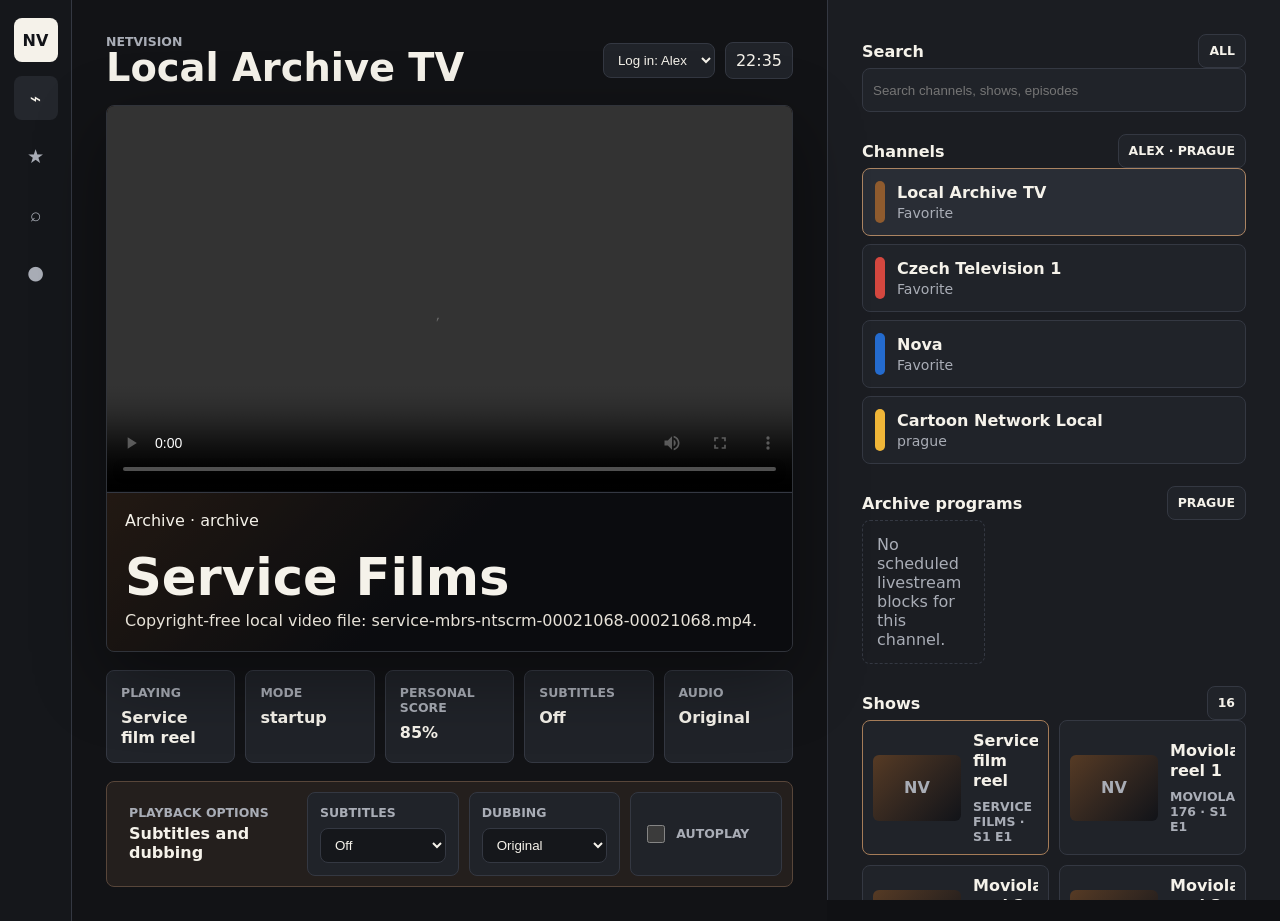
==== tv-prototype/index.html @ 9a20ea4a "Add files via upload" ====
<!doctype html>
<html lang="en">
  <head>
    <meta charset="utf-8">
    <meta name="viewport" content="width=device-width, initial-scale=1">
    <title>NetVision Prototype</title>
    <link rel="stylesheet" href="styles.css?v=20260609-subtitles">
  </head>
  <body>
    <main class="app-shell">
      <aside class="rail" aria-label="NetVision navigation">
        <div class="brand-mark">NV</div>
        <button class="rail-button is-active" type="button" title="Channel surfing" aria-label="Channel surfing">⌁</button>
        <button class="rail-button" type="button" title="Favorites" aria-label="Favorites">★</button>
        <button class="rail-button" type="button" title="Discovery" aria-label="Discovery">⌕</button>
        <button class="rail-button" type="button" title="Profile" aria-label="Profile">●</button>
      </aside>

      <section class="player-panel" aria-label="Player">
        <div class="topbar">
          <div>
            <p class="eyebrow">NetVision</p>
            <h1 id="screenTitle">Channel Surfing</h1>
          </div>
          <div class="top-actions">
            <select id="loginSelect" aria-label="Log in"></select>
            <time id="clock">--:--</time>
          </div>
        </div>

        <div class="screen" id="screen">
          <video id="videoPlayer" controls playsinline></video>
          <div class="screen-copy">
            <p class="channel-kicker" id="channelKicker">Loading</p>
            <h2 id="programTitle">NetVision</h2>
            <p id="programDescription">Loading media...</p>
          </div>
        </div>

        <div class="player-meta">
          <div>
            <p class="label">Playing</p>
            <strong id="episodeTitle">--</strong>
          </div>
          <div>
            <p class="label">Mode</p>
            <strong id="playMode">--</strong>
          </div>
          <div>
            <p class="label">Personal score</p>
            <strong id="matchScore">--</strong>
          </div>
          <div>
            <p class="label">Subtitles</p>
            <strong id="subtitleStatus">Off</strong>
          </div>
          <div>
            <p class="label">Audio</p>
            <strong id="audioStatus">Original</strong>
          </div>
        </div>

        <div class="control-strip" aria-label="Player options">
          <div class="control-title">
            <p class="eyebrow">Playback options</p>
            <strong>Subtitles and dubbing</strong>
          </div>
          <label>
            Subtitles
            <select id="subtitleSelect">
              <option value="off">Off</option>
              <option value="en">English</option>
              <option value="cs">Czech</option>
            </select>
          </label>
          <label>
            Dubbing
            <select id="audioSelect">
              <option value="original">Original</option>
              <option value="cz-dub">Czech dub</option>
            </select>
          </label>
          <label class="checkbox-label">
            <input id="autoplayToggle" type="checkbox">
            Autoplay
          </label>
        </div>
      </section>

      <section class="browser-panel" aria-label="Channels and programs">
        <section>
          <div class="section-heading">
            <h2>Search</h2>
            <span id="searchCount">all</span>
          </div>
          <input id="searchInput" class="search-input" type="search" placeholder="Search channels, shows, episodes">
        </section>

        <section>
          <div class="section-heading">
            <h2>Channels</h2>
            <span id="userBadge">Alex</span>
          </div>
          <div class="channel-list" id="channelList"></div>
        </section>

        <section class="live-section">
          <div class="section-heading">
            <h2 id="channelTitle">Programs</h2>
            <span id="regionStatus">--</span>
          </div>
          <div class="live-list" id="liveList"></div>
        </section>

        <section>
          <div class="section-heading">
            <h2>Shows</h2>
            <span id="showCount">0</span>
          </div>
          <div class="show-grid" id="showGrid"></div>
        </section>

        <section>
          <div class="section-heading">
            <h2>For you</h2>
            <span>personalized</span>
          </div>
          <div class="recommendation-list" id="recommendationList"></div>
        </section>
      </section>
    </main>

    <script src="data/db.js?v=20260609-subtitles"></script>
    <script src="app.js?v=20260609-subtitles"></script>
  </body>
</html>
---- tv-prototype/styles.css ----
:root {
  color-scheme: dark;
  --bg: #101114;
  --panel: #1b1d22;
  --panel-2: #24272d;
  --text: #f5f2ea;
  --muted: #a9adb6;
  --line: #343842;
  --accent: #d4473f;
}

* {
  box-sizing: border-box;
}

body {
  margin: 0;
  min-height: 100vh;
  background: var(--bg);
  color: var(--text);
  font-family: Inter, ui-sans-serif, system-ui, -apple-system, BlinkMacSystemFont, "Segoe UI", sans-serif;
}

button {
  border: 0;
  color: inherit;
  font: inherit;
  cursor: pointer;
}

button:disabled {
  cursor: not-allowed;
  opacity: 0.45;
}

.app-shell {
  display: grid;
  grid-template-columns: 72px minmax(0, 1.25fr) minmax(380px, 0.75fr);
  min-height: 100vh;
}

.rail {
  display: flex;
  flex-direction: column;
  align-items: center;
  gap: 14px;
  padding: 18px 12px;
  border-right: 1px solid var(--line);
  background: #15171b;
}

.brand-mark,
.rail-button {
  display: grid;
  place-items: center;
  width: 44px;
  height: 44px;
  border-radius: 8px;
}

.brand-mark {
  background: var(--text);
  color: #111318;
  font-weight: 900;
}

.rail-button {
  background: transparent;
  color: var(--muted);
  font-size: 1.2rem;
}

.rail-button.is-active {
  background: var(--panel-2);
  color: var(--text);
}

.player-panel,
.browser-panel {
  min-width: 0;
  padding: clamp(18px, 3vw, 34px);
}

.player-panel {
  display: grid;
  align-content: start;
  gap: 18px;
  background: #121316;
}

.browser-panel {
  display: grid;
  align-content: start;
  gap: 22px;
  max-height: 100vh;
  overflow: auto;
  border-left: 1px solid var(--line);
  background: var(--panel);
}

.topbar,
.section-heading {
  display: flex;
  align-items: center;
  justify-content: space-between;
  gap: 16px;
}

.top-actions {
  display: flex;
  align-items: center;
  gap: 10px;
}

.eyebrow,
.label,
.section-heading span,
small {
  margin: 0;
  color: var(--muted);
  font-size: 0.78rem;
  font-weight: 700;
  letter-spacing: 0;
  text-transform: uppercase;
}

h1,
h2,
p {
  margin-top: 0;
}

h1 {
  margin-bottom: 0;
  font-size: clamp(1.7rem, 3vw, 3.2rem);
  line-height: 1;
  letter-spacing: 0;
}

.section-heading h2 {
  margin: 0;
  font-size: 1rem;
}

#clock,
#userBadge,
#regionStatus,
#showCount,
#searchCount,
select,
.search-input {
  min-height: 34px;
  padding: 8px 10px;
  border: 1px solid var(--line);
  border-radius: 8px;
  background: #202329;
  color: var(--text);
}

.search-input {
  width: 100%;
  min-height: 44px;
  outline: 0;
}

.search-input:focus,
select:focus {
  border-color: color-mix(in srgb, var(--accent), white 20%);
}

.screen {
  position: relative;
  overflow: hidden;
  border: 1px solid #30333a;
  border-radius: 8px;
  background:
    radial-gradient(circle at 80% 16%, color-mix(in srgb, var(--accent), white 12%) 0, transparent 30%),
    linear-gradient(135deg, color-mix(in srgb, var(--accent), black 35%), #111318 65%);
  box-shadow: 0 24px 70px rgba(0, 0, 0, 0.38);
}

#videoPlayer {
  display: block;
  width: 100%;
  aspect-ratio: 16 / 9;
  background: #07080a;
}

.screen-copy {
  display: grid;
  gap: 6px;
  padding: 18px;
  border-top: 1px solid var(--line);
  background: rgba(0, 0, 0, 0.38);
}

.screen-copy h2 {
  margin: 0;
  font-size: clamp(1.5rem, 4vw, 3.8rem);
  line-height: 1;
  letter-spacing: 0;
}

.screen-copy p:last-child {
  max-width: 720px;
  margin-bottom: 0;
  color: #e7e2d8;
  line-height: 1.5;
}

.player-meta {
  display: grid;
  grid-template-columns: repeat(5, minmax(0, 1fr));
  gap: 10px;
}

.control-strip {
  display: grid;
  grid-template-columns: minmax(180px, 1fr) repeat(3, minmax(0, 1fr));
  gap: 10px;
  border: 1px solid color-mix(in srgb, var(--accent), var(--line) 60%);
  border-radius: 8px;
  padding: 10px;
  background: color-mix(in srgb, var(--accent), #15171b 88%);
}

.control-title {
  display: grid;
  align-content: center;
  gap: 4px;
  min-height: 76px;
  padding: 12px;
}

.control-title strong {
  line-height: 1.2;
}

.control-strip label {
  display: grid;
  gap: 8px;
  min-height: 76px;
  padding: 12px;
  border: 1px solid var(--line);
  border-radius: 8px;
  background: #202329;
  color: var(--muted);
  font-size: 0.78rem;
  font-weight: 800;
  text-transform: uppercase;
}

.control-strip select {
  width: 100%;
  min-width: 0;
  background: #15171b;
}

.checkbox-label {
  align-content: center;
  grid-template-columns: auto 1fr;
  align-items: center;
}

.checkbox-label input {
  width: 18px;
  height: 18px;
  accent-color: var(--accent);
}

.player-meta > div,
.live-card,
.recommendation {
  min-height: 82px;
  padding: 14px;
  border: 1px solid var(--line);
  border-radius: 8px;
  background: #202329;
}

.player-meta strong,
.recommendation strong {
  display: block;
  margin-top: 8px;
  line-height: 1.25;
}

.channel-list,
.live-list,
.recommendation-list {
  display: grid;
  gap: 8px;
}

.channel-button {
  display: grid;
  grid-template-columns: 10px minmax(0, 1fr);
  gap: 12px;
  align-items: center;
  width: 100%;
  padding: 12px;
  border: 1px solid var(--line);
  border-radius: 8px;
  background: #202329;
  text-align: left;
}

.channel-button.is-active {
  border-color: color-mix(in srgb, var(--accent), white 25%);
  background: #292d35;
}

.swatch {
  width: 10px;
  height: 42px;
  border-radius: 999px;
  background: var(--accent);
}

.channel-name {
  display: block;
  font-weight: 850;
}

.channel-tagline {
  display: block;
  margin-top: 3px;
  color: var(--muted);
  font-size: 0.88rem;
}

.live-list {
  grid-template-columns: repeat(3, minmax(0, 1fr));
}

.live-card {
  display: grid;
  gap: 6px;
  width: 100%;
  text-align: left;
}

.live-card.is-live {
  border-color: color-mix(in srgb, var(--accent), white 20%);
  background: color-mix(in srgb, var(--accent), #202329 82%);
}

.live-card span {
  color: var(--muted);
  font-size: 0.84rem;
  font-variant-numeric: tabular-nums;
}

.show-grid {
  display: grid;
  grid-template-columns: repeat(2, minmax(0, 1fr));
  gap: 10px;
}

.show-card {
  display: grid;
  grid-template-columns: 88px minmax(0, 1fr);
  gap: 12px;
  align-items: center;
  min-height: 112px;
  padding: 10px;
  border: 1px solid var(--line);
  border-radius: 8px;
  background: #202329;
  text-align: left;
}

.show-card.is-playing {
  border-color: color-mix(in srgb, var(--accent), white 20%);
}

.thumb {
  display: grid;
  place-items: center;
  width: 88px;
  aspect-ratio: 4 / 3;
  border-radius: 6px;
  background-color: #111318;
  background-position: center;
  background-size: cover;
  color: var(--muted);
  font-weight: 900;
}

.thumb.no-poster {
  background:
    linear-gradient(135deg, color-mix(in srgb, var(--accent), #111318 45%), #111318);
}

.show-copy strong,
.show-copy small {
  display: block;
}

.show-copy strong {
  overflow: hidden;
  line-height: 1.25;
}

.show-copy small {
  margin-top: 8px;
}

.recommendation {
  display: flex;
  align-items: center;
  justify-content: space-between;
  width: 100%;
  text-align: left;
}

.recommendation small {
  display: block;
  margin-top: 5px;
}

.empty-state {
  margin: 0;
  padding: 14px;
  border: 1px dashed var(--line);
  border-radius: 8px;
  color: var(--muted);
}

@media (max-width: 1080px) {
  .app-shell {
    grid-template-columns: 64px 1fr;
  }

  .browser-panel {
    grid-column: 2;
    max-height: none;
    border-left: 0;
    border-top: 1px solid var(--line);
  }
}

@media (max-width: 680px) {
  .app-shell {
    grid-template-columns: 1fr;
  }

  .rail {
    position: sticky;
    top: 0;
    z-index: 2;
    flex-direction: row;
    justify-content: space-between;
    border-right: 0;
    border-bottom: 1px solid var(--line);
  }

  .player-panel,
  .browser-panel {
    padding: 16px;
  }

  .browser-panel {
    grid-column: 1;
  }

  .player-meta,
  .control-strip,
  .live-list,
  .show-grid {
    grid-template-columns: 1fr;
  }

  .topbar {
    align-items: flex-start;
    flex-direction: column;
  }

  .top-actions {
    width: 100%;
    justify-content: space-between;
  }
}
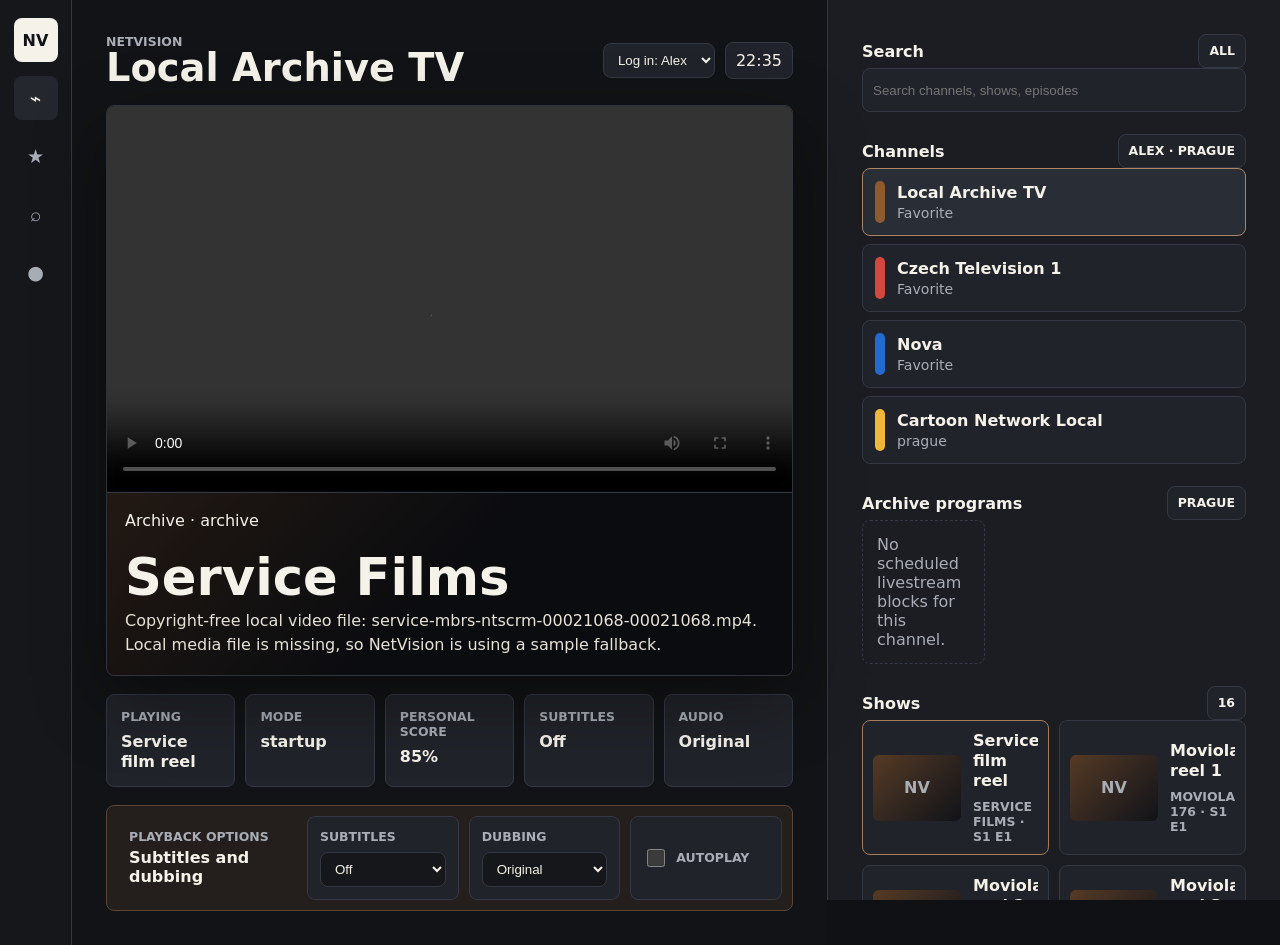
==== commit 84ba86d2: "Add files via upload" ====
--- a/tv-prototype/index.html
+++ b/tv-prototype/index.html
@@ -4,7 +4,7 @@
     <meta charset="utf-8">
     <meta name="viewport" content="width=device-width, initial-scale=1">
     <title>NetVision Prototype</title>
-    <link rel="stylesheet" href="styles.css?v=20260609-subtitles">
+    <link rel="stylesheet" href="styles.css">
   </head>
   <body>
     <main class="app-shell">
@@ -130,7 +130,7 @@
       </section>
     </main>
 
-    <script src="data/db.js?v=20260609-subtitles"></script>
-    <script src="app.js?v=20260609-subtitles"></script>
+    <script src="data/db.js"></script>
+    <script src="app.js"></script>
   </body>
 </html>
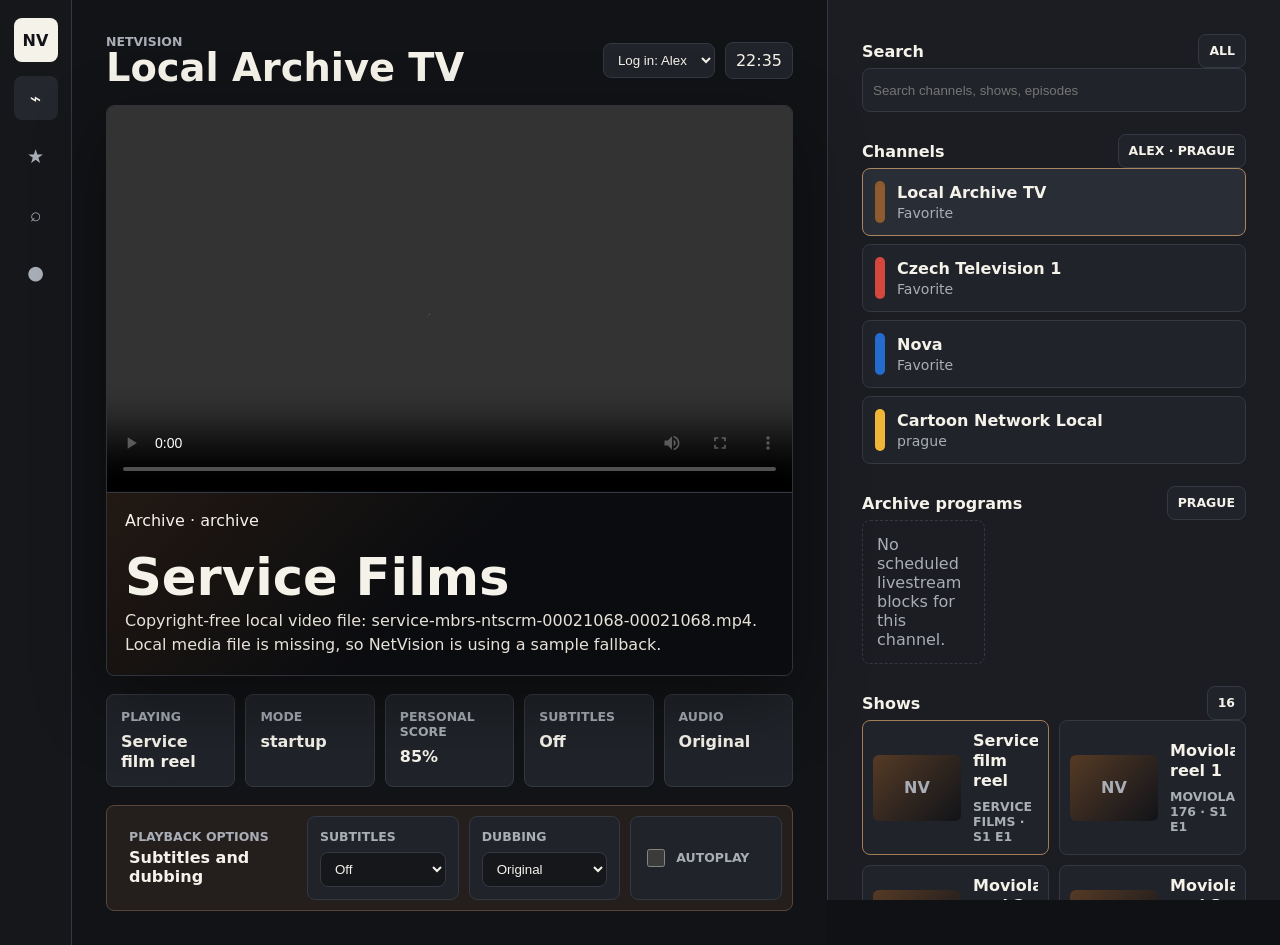
==== commit 441f31a6: "Add files via upload" ====
--- a/tv-prototype/index.html
+++ b/tv-prototype/index.html
@@ -3,8 +3,493 @@
   <head>
     <meta charset="utf-8">
     <meta name="viewport" content="width=device-width, initial-scale=1">
-    <title>NetVision Prototype</title>
-    <link rel="stylesheet" href="styles.css">
+    <title>NetVision Prototype - Standalone</title>
+    <style>
+:root {
+  color-scheme: dark;
+  --bg: #101114;
+  --panel: #1b1d22;
+  --panel-2: #24272d;
+  --text: #f5f2ea;
+  --muted: #a9adb6;
+  --line: #343842;
+  --accent: #d4473f;
+}
+
+* {
+  box-sizing: border-box;
+}
+
+body {
+  margin: 0;
+  min-height: 100vh;
+  background: var(--bg);
+  color: var(--text);
+  font-family: Inter, ui-sans-serif, system-ui, -apple-system, BlinkMacSystemFont, "Segoe UI", sans-serif;
+}
+
+button {
+  border: 0;
+  color: inherit;
+  font: inherit;
+  cursor: pointer;
+}
+
+button:disabled {
+  cursor: not-allowed;
+  opacity: 0.45;
+}
+
+.app-shell {
+  display: grid;
+  grid-template-columns: 72px minmax(0, 1.25fr) minmax(380px, 0.75fr);
+  min-height: 100vh;
+}
+
+.rail {
+  display: flex;
+  flex-direction: column;
+  align-items: center;
+  gap: 14px;
+  padding: 18px 12px;
+  border-right: 1px solid var(--line);
+  background: #15171b;
+}
+
+.brand-mark,
+.rail-button {
+  display: grid;
+  place-items: center;
+  width: 44px;
+  height: 44px;
+  border-radius: 8px;
+}
+
+.brand-mark {
+  background: var(--text);
+  color: #111318;
+  font-weight: 900;
+}
+
+.rail-button {
+  background: transparent;
+  color: var(--muted);
+  font-size: 1.2rem;
+}
+
+.rail-button.is-active {
+  background: var(--panel-2);
+  color: var(--text);
+}
+
+.player-panel,
+.browser-panel {
+  min-width: 0;
+  padding: clamp(18px, 3vw, 34px);
+}
+
+.player-panel {
+  display: grid;
+  align-content: start;
+  gap: 18px;
+  background: #121316;
+}
+
+.browser-panel {
+  display: grid;
+  align-content: start;
+  gap: 22px;
+  max-height: 100vh;
+  overflow: auto;
+  border-left: 1px solid var(--line);
+  background: var(--panel);
+}
+
+.topbar,
+.section-heading {
+  display: flex;
+  align-items: center;
+  justify-content: space-between;
+  gap: 16px;
+}
+
+.top-actions {
+  display: flex;
+  align-items: center;
+  gap: 10px;
+}
+
+.eyebrow,
+.label,
+.section-heading span,
+small {
+  margin: 0;
+  color: var(--muted);
+  font-size: 0.78rem;
+  font-weight: 700;
+  letter-spacing: 0;
+  text-transform: uppercase;
+}
+
+h1,
+h2,
+p {
+  margin-top: 0;
+}
+
+h1 {
+  margin-bottom: 0;
+  font-size: clamp(1.7rem, 3vw, 3.2rem);
+  line-height: 1;
+  letter-spacing: 0;
+}
+
+.section-heading h2 {
+  margin: 0;
+  font-size: 1rem;
+}
+
+#clock,
+#userBadge,
+#regionStatus,
+#showCount,
+#searchCount,
+select,
+.search-input {
+  min-height: 34px;
+  padding: 8px 10px;
+  border: 1px solid var(--line);
+  border-radius: 8px;
+  background: #202329;
+  color: var(--text);
+}
+
+.search-input {
+  width: 100%;
+  min-height: 44px;
+  outline: 0;
+}
+
+.search-input:focus,
+select:focus {
+  border-color: color-mix(in srgb, var(--accent), white 20%);
+}
+
+.screen {
+  position: relative;
+  overflow: hidden;
+  border: 1px solid #30333a;
+  border-radius: 8px;
+  background:
+    radial-gradient(circle at 80% 16%, color-mix(in srgb, var(--accent), white 12%) 0, transparent 30%),
+    linear-gradient(135deg, color-mix(in srgb, var(--accent), black 35%), #111318 65%);
+  box-shadow: 0 24px 70px rgba(0, 0, 0, 0.38);
+}
+
+#videoPlayer {
+  display: block;
+  width: 100%;
+  aspect-ratio: 16 / 9;
+  background: #07080a;
+}
+
+.screen-copy {
+  display: grid;
+  gap: 6px;
+  padding: 18px;
+  border-top: 1px solid var(--line);
+  background: rgba(0, 0, 0, 0.38);
+}
+
+.screen-copy h2 {
+  margin: 0;
+  font-size: clamp(1.5rem, 4vw, 3.8rem);
+  line-height: 1;
+  letter-spacing: 0;
+}
+
+.screen-copy p:last-child {
+  max-width: 720px;
+  margin-bottom: 0;
+  color: #e7e2d8;
+  line-height: 1.5;
+}
+
+.player-meta {
+  display: grid;
+  grid-template-columns: repeat(5, minmax(0, 1fr));
+  gap: 10px;
+}
+
+.control-strip {
+  display: grid;
+  grid-template-columns: minmax(180px, 1fr) repeat(3, minmax(0, 1fr));
+  gap: 10px;
+  border: 1px solid color-mix(in srgb, var(--accent), var(--line) 60%);
+  border-radius: 8px;
+  padding: 10px;
+  background: color-mix(in srgb, var(--accent), #15171b 88%);
+}
+
+.control-title {
+  display: grid;
+  align-content: center;
+  gap: 4px;
+  min-height: 76px;
+  padding: 12px;
+}
+
+.control-title strong {
+  line-height: 1.2;
+}
+
+.control-strip label {
+  display: grid;
+  gap: 8px;
+  min-height: 76px;
+  padding: 12px;
+  border: 1px solid var(--line);
+  border-radius: 8px;
+  background: #202329;
+  color: var(--muted);
+  font-size: 0.78rem;
+  font-weight: 800;
+  text-transform: uppercase;
+}
+
+.control-strip select {
+  width: 100%;
+  min-width: 0;
+  background: #15171b;
+}
+
+.checkbox-label {
+  align-content: center;
+  grid-template-columns: auto 1fr;
+  align-items: center;
+}
+
+.checkbox-label input {
+  width: 18px;
+  height: 18px;
+  accent-color: var(--accent);
+}
+
+.player-meta > div,
+.live-card,
+.recommendation {
+  min-height: 82px;
+  padding: 14px;
+  border: 1px solid var(--line);
+  border-radius: 8px;
+  background: #202329;
+}
+
+.player-meta strong,
+.recommendation strong {
+  display: block;
+  margin-top: 8px;
+  line-height: 1.25;
+}
+
+.channel-list,
+.live-list,
+.recommendation-list {
+  display: grid;
+  gap: 8px;
+}
+
+.channel-button {
+  display: grid;
+  grid-template-columns: 10px minmax(0, 1fr);
+  gap: 12px;
+  align-items: center;
+  width: 100%;
+  padding: 12px;
+  border: 1px solid var(--line);
+  border-radius: 8px;
+  background: #202329;
+  text-align: left;
+}
+
+.channel-button.is-active {
+  border-color: color-mix(in srgb, var(--accent), white 25%);
+  background: #292d35;
+}
+
+.swatch {
+  width: 10px;
+  height: 42px;
+  border-radius: 999px;
+  background: var(--accent);
+}
+
+.channel-name {
+  display: block;
+  font-weight: 850;
+}
+
+.channel-tagline {
+  display: block;
+  margin-top: 3px;
+  color: var(--muted);
+  font-size: 0.88rem;
+}
+
+.live-list {
+  grid-template-columns: repeat(3, minmax(0, 1fr));
+}
+
+.live-card {
+  display: grid;
+  gap: 6px;
+  width: 100%;
+  text-align: left;
+}
+
+.live-card.is-live {
+  border-color: color-mix(in srgb, var(--accent), white 20%);
+  background: color-mix(in srgb, var(--accent), #202329 82%);
+}
+
+.live-card span {
+  color: var(--muted);
+  font-size: 0.84rem;
+  font-variant-numeric: tabular-nums;
+}
+
+.show-grid {
+  display: grid;
+  grid-template-columns: repeat(2, minmax(0, 1fr));
+  gap: 10px;
+}
+
+.show-card {
+  display: grid;
+  grid-template-columns: 88px minmax(0, 1fr);
+  gap: 12px;
+  align-items: center;
+  min-height: 112px;
+  padding: 10px;
+  border: 1px solid var(--line);
+  border-radius: 8px;
+  background: #202329;
+  text-align: left;
+}
+
+.show-card.is-playing {
+  border-color: color-mix(in srgb, var(--accent), white 20%);
+}
+
+.thumb {
+  display: grid;
+  place-items: center;
+  width: 88px;
+  aspect-ratio: 4 / 3;
+  border-radius: 6px;
+  background-color: #111318;
+  background-position: center;
+  background-size: cover;
+  color: var(--muted);
+  font-weight: 900;
+}
+
+.thumb.no-poster {
+  background:
+    linear-gradient(135deg, color-mix(in srgb, var(--accent), #111318 45%), #111318);
+}
+
+.show-copy strong,
+.show-copy small {
+  display: block;
+}
+
+.show-copy strong {
+  overflow: hidden;
+  line-height: 1.25;
+}
+
+.show-copy small {
+  margin-top: 8px;
+}
+
+.recommendation {
+  display: flex;
+  align-items: center;
+  justify-content: space-between;
+  width: 100%;
+  text-align: left;
+}
+
+.recommendation small {
+  display: block;
+  margin-top: 5px;
+}
+
+.empty-state {
+  margin: 0;
+  padding: 14px;
+  border: 1px dashed var(--line);
+  border-radius: 8px;
+  color: var(--muted);
+}
+
+@media (max-width: 1080px) {
+  .app-shell {
+    grid-template-columns: 64px 1fr;
+  }
+
+  .browser-panel {
+    grid-column: 2;
+    max-height: none;
+    border-left: 0;
+    border-top: 1px solid var(--line);
+  }
+}
+
+@media (max-width: 680px) {
+  .app-shell {
+    grid-template-columns: 1fr;
+  }
+
+  .rail {
+    position: sticky;
+    top: 0;
+    z-index: 2;
+    flex-direction: row;
+    justify-content: space-between;
+    border-right: 0;
+    border-bottom: 1px solid var(--line);
+  }
+
+  .player-panel,
+  .browser-panel {
+    padding: 16px;
+  }
+
+  .browser-panel {
+    grid-column: 1;
+  }
+
+  .player-meta,
+  .control-strip,
+  .live-list,
+  .show-grid {
+    grid-template-columns: 1fr;
+  }
+
+  .topbar {
+    align-items: flex-start;
+    flex-direction: column;
+  }
+
+  .top-actions {
+    width: 100%;
+    justify-content: space-between;
+  }
+}
+
+    </style>
   </head>
   <body>
     <main class="app-shell">
@@ -130,7 +615,1480 @@
       </section>
     </main>
 
-    <script src="data/db.js"></script>
-    <script src="app.js"></script>
+    <script>
+window.NETVISION_DB = {
+  "currentUserId": "user-1",
+  "users": [
+    {
+      "id": "user-1",
+      "name": "Alex",
+      "homeRegion": "Prague",
+      "allowedRegions": [
+        "cz-national",
+        "prague"
+      ],
+      "favoriteChannelIds": [
+        "local-archive",
+        "ct1",
+        "nova"
+      ],
+      "favoriteProgramIds": [
+        "program-newsroom",
+        "program-repair",
+        "program-moviola"
+      ],
+      "settings": {
+        "subtitles": "off",
+        "audio": "original",
+        "autoplay": false
+      },
+      "genreWeights": {
+        "news": 0.95,
+        "documentary": 0.8,
+        "comedy": 0.55,
+        "sports": 0.35,
+        "kids": 0.2,
+        "archive": 0.9
+      }
+    },
+    {
+      "id": "user-2",
+      "name": "Mia",
+      "homeRegion": "Prague",
+      "allowedRegions": [
+        "cz-national",
+        "prague"
+      ],
+      "favoriteChannelIds": [
+        "local-archive",
+        "cartoon",
+        "nova"
+      ],
+      "favoriteProgramIds": [
+        "program-cartoons",
+        "program-fun-live",
+        "program-moviola"
+      ],
+      "settings": {
+        "subtitles": "cs",
+        "audio": "cz-dub",
+        "autoplay": false
+      },
+      "genreWeights": {
+        "news": 0.25,
+        "documentary": 0.45,
+        "comedy": 0.9,
+        "sports": 0.2,
+        "kids": 0.85,
+        "archive": 0.9
+      }
+    }
+  ],
+  "genres": [
+    {
+      "id": "news",
+      "name": "News"
+    },
+    {
+      "id": "sports",
+      "name": "Sports"
+    },
+    {
+      "id": "comedy",
+      "name": "Comedy"
+    },
+    {
+      "id": "documentary",
+      "name": "Documentary"
+    },
+    {
+      "id": "lifestyle",
+      "name": "Lifestyle"
+    },
+    {
+      "id": "kids",
+      "name": "Kids"
+    },
+    {
+      "id": "archive",
+      "name": "Archive"
+    }
+  ],
+  "mediaAssets": [
+    {
+      "id": "media-flower",
+      "kind": "video",
+      "src": "https://interactive-examples.mdn.mozilla.net/media/cc0-videos/flower.mp4",
+      "poster": "https://peach.blender.org/wp-content/uploads/title_anouncement.jpg?x11217",
+      "durationSeconds": 30,
+      "audioOptions": [
+        "original",
+        "cz-dub"
+      ],
+      "subtitleTracks": [
+        {
+          "label": "English",
+          "srclang": "en",
+          "src": "data:text/vtt;charset=utf-8,WEBVTT%0A%0A00%3A00.000%20--%3E%2000%3A04.000%0ANetVision%20is%20playing%20a%20real%20video%20asset.%0A%0A00%3A04.000%20--%3E%2000%3A08.000%0AThis%20subtitle%20track%20is%20part%20of%20the%20local%20prototype.%0A%0A00%3A08.000%20--%3E%2000%3A12.000%0AChannels%2C%20episodes%2C%20search%2C%20and%20personalization%20are%20driven%20by%20JSON.%0A"
+        },
+        {
+          "label": "Czech",
+          "srclang": "cs",
+          "src": "data:text/vtt;charset=utf-8,WEBVTT%0A%0A00%3A00.000%20--%3E%2000%3A04.000%0ANetVision%20prehrava%20skutecne%20video.%0A%0A00%3A04.000%20--%3E%2000%3A08.000%0ATahle%20titulkov%C3%A1%20stopa%20patri%20do%20lokalniho%20prototypu.%0A%0A00%3A08.000%20--%3E%2000%3A12.000%0AKanaly%2C%20epizody%2C%20hledani%20a%20personalizace%20jsou%20rizene%20JSONem.%0A"
+        }
+      ],
+      "portable": true
+    },
+    {
+      "id": "media-bunny",
+      "kind": "video",
+      "src": "https://commondatastorage.googleapis.com/gtv-videos-bucket/sample/BigBuckBunny.mp4",
+      "poster": "https://peach.blender.org/wp-content/uploads/bbb-splash.png",
+      "durationSeconds": 596,
+      "audioOptions": [
+        "original",
+        "cz-dub"
+      ],
+      "subtitleTracks": [
+        {
+          "label": "English",
+          "srclang": "en",
+          "src": "data:text/vtt;charset=utf-8,WEBVTT%0A%0A00%3A00.000%20--%3E%2000%3A04.000%0ANetVision%20is%20playing%20a%20real%20video%20asset.%0A%0A00%3A04.000%20--%3E%2000%3A08.000%0AThis%20subtitle%20track%20is%20part%20of%20the%20local%20prototype.%0A%0A00%3A08.000%20--%3E%2000%3A12.000%0AChannels%2C%20episodes%2C%20search%2C%20and%20personalization%20are%20driven%20by%20JSON.%0A"
+        },
+        {
+          "label": "Czech",
+          "srclang": "cs",
+          "src": "data:text/vtt;charset=utf-8,WEBVTT%0A%0A00%3A00.000%20--%3E%2000%3A04.000%0ANetVision%20prehrava%20skutecne%20video.%0A%0A00%3A04.000%20--%3E%2000%3A08.000%0ATahle%20titulkov%C3%A1%20stopa%20patri%20do%20lokalniho%20prototypu.%0A%0A00%3A08.000%20--%3E%2000%3A12.000%0AKanaly%2C%20epizody%2C%20hledani%20a%20personalizace%20jsou%20rizene%20JSONem.%0A"
+        }
+      ],
+      "portable": true
+    },
+    {
+      "id": "media-elephant",
+      "kind": "video",
+      "src": "https://commondatastorage.googleapis.com/gtv-videos-bucket/sample/ElephantsDream.mp4",
+      "poster": "https://orange.blender.org/wp-content/themes/orange/images/common/ed_header.jpg",
+      "durationSeconds": 653,
+      "audioOptions": [
+        "original",
+        "cz-dub"
+      ],
+      "subtitleTracks": [
+        {
+          "label": "English",
+          "srclang": "en",
+          "src": "data:text/vtt;charset=utf-8,WEBVTT%0A%0A00%3A00.000%20--%3E%2000%3A04.000%0ANetVision%20is%20playing%20a%20real%20video%20asset.%0A%0A00%3A04.000%20--%3E%2000%3A08.000%0AThis%20subtitle%20track%20is%20part%20of%20the%20local%20prototype.%0A%0A00%3A08.000%20--%3E%2000%3A12.000%0AChannels%2C%20episodes%2C%20search%2C%20and%20personalization%20are%20driven%20by%20JSON.%0A"
+        },
+        {
+          "label": "Czech",
+          "srclang": "cs",
+          "src": "data:text/vtt;charset=utf-8,WEBVTT%0A%0A00%3A00.000%20--%3E%2000%3A04.000%0ANetVision%20prehrava%20skutecne%20video.%0A%0A00%3A04.000%20--%3E%2000%3A08.000%0ATahle%20titulkov%C3%A1%20stopa%20patri%20do%20lokalniho%20prototypu.%0A%0A00%3A08.000%20--%3E%2000%3A12.000%0AKanaly%2C%20epizody%2C%20hledani%20a%20personalizace%20jsou%20rizene%20JSONem.%0A"
+        }
+      ],
+      "portable": true
+    },
+    {
+      "id": "media-sintel",
+      "kind": "video",
+      "src": "https://commondatastorage.googleapis.com/gtv-videos-bucket/sample/Sintel.mp4",
+      "poster": "https://durian.blender.org/wp-content/uploads/2010/05/sintel_poster.jpg",
+      "durationSeconds": 888,
+      "audioOptions": [
+        "original",
+        "cz-dub"
+      ],
+      "subtitleTracks": [
+        {
+          "label": "English",
+          "srclang": "en",
+          "src": "data:text/vtt;charset=utf-8,WEBVTT%0A%0A00%3A00.000%20--%3E%2000%3A04.000%0ANetVision%20is%20playing%20a%20real%20video%20asset.%0A%0A00%3A04.000%20--%3E%2000%3A08.000%0AThis%20subtitle%20track%20is%20part%20of%20the%20local%20prototype.%0A%0A00%3A08.000%20--%3E%2000%3A12.000%0AChannels%2C%20episodes%2C%20search%2C%20and%20personalization%20are%20driven%20by%20JSON.%0A"
+        },
+        {
+          "label": "Czech",
+          "srclang": "cs",
+          "src": "data:text/vtt;charset=utf-8,WEBVTT%0A%0A00%3A00.000%20--%3E%2000%3A04.000%0ANetVision%20prehrava%20skutecne%20video.%0A%0A00%3A04.000%20--%3E%2000%3A08.000%0ATahle%20titulkov%C3%A1%20stopa%20patri%20do%20lokalniho%20prototypu.%0A%0A00%3A08.000%20--%3E%2000%3A12.000%0AKanaly%2C%20epizody%2C%20hledani%20a%20personalizace%20jsou%20rizene%20JSONem.%0A"
+        }
+      ],
+      "portable": true
+    },
+    {
+      "id": "media-service-mbrs",
+      "kind": "video",
+      "src": "media/service-mbrs-ntscrm-00021068-00021068.mp4",
+      "poster": "",
+      "durationSeconds": 7200,
+      "audioOptions": [
+        "original"
+      ],
+      "subtitleTracks": [
+        {
+          "label": "English",
+          "srclang": "en",
+          "src": "data:text/vtt;charset=utf-8,WEBVTT%0A%0A00%3A00.000%20--%3E%2000%3A04.000%0ANetVision%20is%20playing%20a%20real%20video%20asset.%0A%0A00%3A04.000%20--%3E%2000%3A08.000%0AThis%20subtitle%20track%20is%20part%20of%20the%20local%20prototype.%0A%0A00%3A08.000%20--%3E%2000%3A12.000%0AChannels%2C%20episodes%2C%20search%2C%20and%20personalization%20are%20driven%20by%20JSON.%0A"
+        },
+        {
+          "label": "Czech",
+          "srclang": "cs",
+          "src": "data:text/vtt;charset=utf-8,WEBVTT%0A%0A00%3A00.000%20--%3E%2000%3A04.000%0ANetVision%20prehrava%20skutecne%20video.%0A%0A00%3A04.000%20--%3E%2000%3A08.000%0ATahle%20titulkov%C3%A1%20stopa%20patri%20do%20lokalniho%20prototypu.%0A%0A00%3A08.000%20--%3E%2000%3A12.000%0AKanaly%2C%20epizody%2C%20hledani%20a%20personalizace%20jsou%20rizene%20JSONem.%0A"
+        }
+      ],
+      "sourceNote": "Service Mbrs Ntscrm",
+      "fallbackSrc": "https://interactive-examples.mdn.mozilla.net/media/cc0-videos/flower.mp4",
+      "portable": true
+    },
+    {
+      "id": "media-moviola-176-r1",
+      "kind": "video",
+      "src": "media/movio-moviola-176-r1.mp4",
+      "poster": "",
+      "durationSeconds": 1500,
+      "audioOptions": [
+        "original"
+      ],
+      "subtitleTracks": [
+        {
+          "label": "English",
+          "srclang": "en",
+          "src": "data:text/vtt;charset=utf-8,WEBVTT%0A%0A00%3A00.000%20--%3E%2000%3A04.000%0ANetVision%20is%20playing%20a%20real%20video%20asset.%0A%0A00%3A04.000%20--%3E%2000%3A08.000%0AThis%20subtitle%20track%20is%20part%20of%20the%20local%20prototype.%0A%0A00%3A08.000%20--%3E%2000%3A12.000%0AChannels%2C%20episodes%2C%20search%2C%20and%20personalization%20are%20driven%20by%20JSON.%0A"
+        },
+        {
+          "label": "Czech",
+          "srclang": "cs",
+          "src": "data:text/vtt;charset=utf-8,WEBVTT%0A%0A00%3A00.000%20--%3E%2000%3A04.000%0ANetVision%20prehrava%20skutecne%20video.%0A%0A00%3A04.000%20--%3E%2000%3A08.000%0ATahle%20titulkov%C3%A1%20stopa%20patri%20do%20lokalniho%20prototypu.%0A%0A00%3A08.000%20--%3E%2000%3A12.000%0AKanaly%2C%20epizody%2C%20hledani%20a%20personalizace%20jsou%20rizene%20JSONem.%0A"
+        }
+      ],
+      "sourceNote": "Moviola 176 R1",
+      "fallbackSrc": "https://commondatastorage.googleapis.com/gtv-videos-bucket/sample/BigBuckBunny.mp4",
+      "portable": true
+    },
+    {
+      "id": "media-moviola-176-r2",
+      "kind": "video",
+      "src": "media/movio-moviola-176-r2.mp4",
+      "poster": "",
+      "durationSeconds": 1500,
+      "audioOptions": [
+        "original"
+      ],
+      "subtitleTracks": [
+        {
+          "label": "English",
+          "srclang": "en",
+          "src": "data:text/vtt;charset=utf-8,WEBVTT%0A%0A00%3A00.000%20--%3E%2000%3A04.000%0ANetVision%20is%20playing%20a%20real%20video%20asset.%0A%0A00%3A04.000%20--%3E%2000%3A08.000%0AThis%20subtitle%20track%20is%20part%20of%20the%20local%20prototype.%0A%0A00%3A08.000%20--%3E%2000%3A12.000%0AChannels%2C%20episodes%2C%20search%2C%20and%20personalization%20are%20driven%20by%20JSON.%0A"
+        },
+        {
+          "label": "Czech",
+          "srclang": "cs",
+          "src": "data:text/vtt;charset=utf-8,WEBVTT%0A%0A00%3A00.000%20--%3E%2000%3A04.000%0ANetVision%20prehrava%20skutecne%20video.%0A%0A00%3A04.000%20--%3E%2000%3A08.000%0ATahle%20titulkov%C3%A1%20stopa%20patri%20do%20lokalniho%20prototypu.%0A%0A00%3A08.000%20--%3E%2000%3A12.000%0AKanaly%2C%20epizody%2C%20hledani%20a%20personalizace%20jsou%20rizene%20JSONem.%0A"
+        }
+      ],
+      "sourceNote": "Moviola 176 R2",
+      "fallbackSrc": "https://commondatastorage.googleapis.com/gtv-videos-bucket/sample/ElephantsDream.mp4",
+      "portable": true
+    },
+    {
+      "id": "media-moviola-176-r3",
+      "kind": "video",
+      "src": "media/movio-moviola-176-r3.mp4",
+      "poster": "",
+      "durationSeconds": 1500,
+      "audioOptions": [
+        "original"
+      ],
+      "subtitleTracks": [
+        {
+          "label": "English",
+          "srclang": "en",
+          "src": "data:text/vtt;charset=utf-8,WEBVTT%0A%0A00%3A00.000%20--%3E%2000%3A04.000%0ANetVision%20is%20playing%20a%20real%20video%20asset.%0A%0A00%3A04.000%20--%3E%2000%3A08.000%0AThis%20subtitle%20track%20is%20part%20of%20the%20local%20prototype.%0A%0A00%3A08.000%20--%3E%2000%3A12.000%0AChannels%2C%20episodes%2C%20search%2C%20and%20personalization%20are%20driven%20by%20JSON.%0A"
+        },
+        {
+          "label": "Czech",
+          "srclang": "cs",
+          "src": "data:text/vtt;charset=utf-8,WEBVTT%0A%0A00%3A00.000%20--%3E%2000%3A04.000%0ANetVision%20prehrava%20skutecne%20video.%0A%0A00%3A04.000%20--%3E%2000%3A08.000%0ATahle%20titulkov%C3%A1%20stopa%20patri%20do%20lokalniho%20prototypu.%0A%0A00%3A08.000%20--%3E%2000%3A12.000%0AKanaly%2C%20epizody%2C%20hledani%20a%20personalizace%20jsou%20rizene%20JSONem.%0A"
+        }
+      ],
+      "sourceNote": "Moviola 176 R3",
+      "fallbackSrc": "https://commondatastorage.googleapis.com/gtv-videos-bucket/sample/Sintel.mp4",
+      "portable": true
+    },
+    {
+      "id": "media-moviola-176-r4",
+      "kind": "video",
+      "src": "media/movio-moviola-176-r4.mp4",
+      "poster": "",
+      "durationSeconds": 1500,
+      "audioOptions": [
+        "original"
+      ],
+      "subtitleTracks": [
+        {
+          "label": "English",
+          "srclang": "en",
+          "src": "data:text/vtt;charset=utf-8,WEBVTT%0A%0A00%3A00.000%20--%3E%2000%3A04.000%0ANetVision%20is%20playing%20a%20real%20video%20asset.%0A%0A00%3A04.000%20--%3E%2000%3A08.000%0AThis%20subtitle%20track%20is%20part%20of%20the%20local%20prototype.%0A%0A00%3A08.000%20--%3E%2000%3A12.000%0AChannels%2C%20episodes%2C%20search%2C%20and%20personalization%20are%20driven%20by%20JSON.%0A"
+        },
+        {
+          "label": "Czech",
+          "srclang": "cs",
+          "src": "data:text/vtt;charset=utf-8,WEBVTT%0A%0A00%3A00.000%20--%3E%2000%3A04.000%0ANetVision%20prehrava%20skutecne%20video.%0A%0A00%3A04.000%20--%3E%2000%3A08.000%0ATahle%20titulkov%C3%A1%20stopa%20patri%20do%20lokalniho%20prototypu.%0A%0A00%3A08.000%20--%3E%2000%3A12.000%0AKanaly%2C%20epizody%2C%20hledani%20a%20personalizace%20jsou%20rizene%20JSONem.%0A"
+        }
+      ],
+      "sourceNote": "Moviola 176 R4",
+      "fallbackSrc": "https://interactive-examples.mdn.mozilla.net/media/cc0-videos/flower.mp4",
+      "portable": true
+    },
+    {
+      "id": "media-moviola-176-r5",
+      "kind": "video",
+      "src": "media/movio-moviola-176-r5.mp4",
+      "poster": "",
+      "durationSeconds": 1500,
+      "audioOptions": [
+        "original"
+      ],
+      "subtitleTracks": [
+        {
+          "label": "English",
+          "srclang": "en",
+          "src": "data:text/vtt;charset=utf-8,WEBVTT%0A%0A00%3A00.000%20--%3E%2000%3A04.000%0ANetVision%20is%20playing%20a%20real%20video%20asset.%0A%0A00%3A04.000%20--%3E%2000%3A08.000%0AThis%20subtitle%20track%20is%20part%20of%20the%20local%20prototype.%0A%0A00%3A08.000%20--%3E%2000%3A12.000%0AChannels%2C%20episodes%2C%20search%2C%20and%20personalization%20are%20driven%20by%20JSON.%0A"
+        },
+        {
+          "label": "Czech",
+          "srclang": "cs",
+          "src": "data:text/vtt;charset=utf-8,WEBVTT%0A%0A00%3A00.000%20--%3E%2000%3A04.000%0ANetVision%20prehrava%20skutecne%20video.%0A%0A00%3A04.000%20--%3E%2000%3A08.000%0ATahle%20titulkov%C3%A1%20stopa%20patri%20do%20lokalniho%20prototypu.%0A%0A00%3A08.000%20--%3E%2000%3A12.000%0AKanaly%2C%20epizody%2C%20hledani%20a%20personalizace%20jsou%20rizene%20JSONem.%0A"
+        }
+      ],
+      "sourceNote": "Moviola 176 R5",
+      "fallbackSrc": "https://commondatastorage.googleapis.com/gtv-videos-bucket/sample/BigBuckBunny.mp4",
+      "portable": true
+    },
+    {
+      "id": "media-moviola-176-r6",
+      "kind": "video",
+      "src": "media/movio-moviola-176-r6.mp4",
+      "poster": "",
+      "durationSeconds": 1500,
+      "audioOptions": [
+        "original"
+      ],
+      "subtitleTracks": [
+        {
+          "label": "English",
+          "srclang": "en",
+          "src": "data:text/vtt;charset=utf-8,WEBVTT%0A%0A00%3A00.000%20--%3E%2000%3A04.000%0ANetVision%20is%20playing%20a%20real%20video%20asset.%0A%0A00%3A04.000%20--%3E%2000%3A08.000%0AThis%20subtitle%20track%20is%20part%20of%20the%20local%20prototype.%0A%0A00%3A08.000%20--%3E%2000%3A12.000%0AChannels%2C%20episodes%2C%20search%2C%20and%20personalization%20are%20driven%20by%20JSON.%0A"
+        },
+        {
+          "label": "Czech",
+          "srclang": "cs",
+          "src": "data:text/vtt;charset=utf-8,WEBVTT%0A%0A00%3A00.000%20--%3E%2000%3A04.000%0ANetVision%20prehrava%20skutecne%20video.%0A%0A00%3A04.000%20--%3E%2000%3A08.000%0ATahle%20titulkov%C3%A1%20stopa%20patri%20do%20lokalniho%20prototypu.%0A%0A00%3A08.000%20--%3E%2000%3A12.000%0AKanaly%2C%20epizody%2C%20hledani%20a%20personalizace%20jsou%20rizene%20JSONem.%0A"
+        }
+      ],
+      "sourceNote": "Moviola 176 R6",
+      "fallbackSrc": "https://commondatastorage.googleapis.com/gtv-videos-bucket/sample/ElephantsDream.mp4",
+      "portable": true
+    },
+    {
+      "id": "media-moviola-176-r7",
+      "kind": "video",
+      "src": "media/movio-moviola-176-r7.mp4",
+      "poster": "",
+      "durationSeconds": 1500,
+      "audioOptions": [
+        "original"
+      ],
+      "subtitleTracks": [
+        {
+          "label": "English",
+          "srclang": "en",
+          "src": "data:text/vtt;charset=utf-8,WEBVTT%0A%0A00%3A00.000%20--%3E%2000%3A04.000%0ANetVision%20is%20playing%20a%20real%20video%20asset.%0A%0A00%3A04.000%20--%3E%2000%3A08.000%0AThis%20subtitle%20track%20is%20part%20of%20the%20local%20prototype.%0A%0A00%3A08.000%20--%3E%2000%3A12.000%0AChannels%2C%20episodes%2C%20search%2C%20and%20personalization%20are%20driven%20by%20JSON.%0A"
+        },
+        {
+          "label": "Czech",
+          "srclang": "cs",
+          "src": "data:text/vtt;charset=utf-8,WEBVTT%0A%0A00%3A00.000%20--%3E%2000%3A04.000%0ANetVision%20prehrava%20skutecne%20video.%0A%0A00%3A04.000%20--%3E%2000%3A08.000%0ATahle%20titulkov%C3%A1%20stopa%20patri%20do%20lokalniho%20prototypu.%0A%0A00%3A08.000%20--%3E%2000%3A12.000%0AKanaly%2C%20epizody%2C%20hledani%20a%20personalizace%20jsou%20rizene%20JSONem.%0A"
+        }
+      ],
+      "sourceNote": "Moviola 176 R7",
+      "fallbackSrc": "https://commondatastorage.googleapis.com/gtv-videos-bucket/sample/Sintel.mp4",
+      "portable": true
+    },
+    {
+      "id": "media-111-h-1101-r1",
+      "kind": "video",
+      "src": "media/111-h-1101-r1.mp4",
+      "poster": "",
+      "durationSeconds": 3000,
+      "audioOptions": [
+        "original"
+      ],
+      "subtitleTracks": [
+        {
+          "label": "English",
+          "srclang": "en",
+          "src": "data:text/vtt;charset=utf-8,WEBVTT%0A%0A00%3A00.000%20--%3E%2000%3A04.000%0ANetVision%20is%20playing%20a%20real%20video%20asset.%0A%0A00%3A04.000%20--%3E%2000%3A08.000%0AThis%20subtitle%20track%20is%20part%20of%20the%20local%20prototype.%0A%0A00%3A08.000%20--%3E%2000%3A12.000%0AChannels%2C%20episodes%2C%20search%2C%20and%20personalization%20are%20driven%20by%20JSON.%0A"
+        },
+        {
+          "label": "Czech",
+          "srclang": "cs",
+          "src": "data:text/vtt;charset=utf-8,WEBVTT%0A%0A00%3A00.000%20--%3E%2000%3A04.000%0ANetVision%20prehrava%20skutecne%20video.%0A%0A00%3A04.000%20--%3E%2000%3A08.000%0ATahle%20titulkov%C3%A1%20stopa%20patri%20do%20lokalniho%20prototypu.%0A%0A00%3A08.000%20--%3E%2000%3A12.000%0AKanaly%2C%20epizody%2C%20hledani%20a%20personalizace%20jsou%20rizene%20JSONem.%0A"
+        }
+      ],
+      "sourceNote": "111 H 1101 R1",
+      "fallbackSrc": "https://interactive-examples.mdn.mozilla.net/media/cc0-videos/flower.mp4",
+      "portable": true
+    },
+    {
+      "id": "media-111-h-1101-r2",
+      "kind": "video",
+      "src": "media/111-h-1101-r2.mp4",
+      "poster": "",
+      "durationSeconds": 3000,
+      "audioOptions": [
+        "original"
+      ],
+      "subtitleTracks": [
+        {
+          "label": "English",
+          "srclang": "en",
+          "src": "data:text/vtt;charset=utf-8,WEBVTT%0A%0A00%3A00.000%20--%3E%2000%3A04.000%0ANetVision%20is%20playing%20a%20real%20video%20asset.%0A%0A00%3A04.000%20--%3E%2000%3A08.000%0AThis%20subtitle%20track%20is%20part%20of%20the%20local%20prototype.%0A%0A00%3A08.000%20--%3E%2000%3A12.000%0AChannels%2C%20episodes%2C%20search%2C%20and%20personalization%20are%20driven%20by%20JSON.%0A"
+        },
+        {
+          "label": "Czech",
+          "srclang": "cs",
+          "src": "data:text/vtt;charset=utf-8,WEBVTT%0A%0A00%3A00.000%20--%3E%2000%3A04.000%0ANetVision%20prehrava%20skutecne%20video.%0A%0A00%3A04.000%20--%3E%2000%3A08.000%0ATahle%20titulkov%C3%A1%20stopa%20patri%20do%20lokalniho%20prototypu.%0A%0A00%3A08.000%20--%3E%2000%3A12.000%0AKanaly%2C%20epizody%2C%20hledani%20a%20personalizace%20jsou%20rizene%20JSONem.%0A"
+        }
+      ],
+      "sourceNote": "111 H 1101 R2",
+      "fallbackSrc": "https://commondatastorage.googleapis.com/gtv-videos-bucket/sample/BigBuckBunny.mp4",
+      "portable": true
+    },
+    {
+      "id": "media-111-h-1101-r3",
+      "kind": "video",
+      "src": "media/111-h-1101-r3.mp4",
+      "poster": "",
+      "durationSeconds": 1500,
+      "audioOptions": [
+        "original"
+      ],
+      "subtitleTracks": [
+        {
+          "label": "English",
+          "srclang": "en",
+          "src": "data:text/vtt;charset=utf-8,WEBVTT%0A%0A00%3A00.000%20--%3E%2000%3A04.000%0ANetVision%20is%20playing%20a%20real%20video%20asset.%0A%0A00%3A04.000%20--%3E%2000%3A08.000%0AThis%20subtitle%20track%20is%20part%20of%20the%20local%20prototype.%0A%0A00%3A08.000%20--%3E%2000%3A12.000%0AChannels%2C%20episodes%2C%20search%2C%20and%20personalization%20are%20driven%20by%20JSON.%0A"
+        },
+        {
+          "label": "Czech",
+          "srclang": "cs",
+          "src": "data:text/vtt;charset=utf-8,WEBVTT%0A%0A00%3A00.000%20--%3E%2000%3A04.000%0ANetVision%20prehrava%20skutecne%20video.%0A%0A00%3A04.000%20--%3E%2000%3A08.000%0ATahle%20titulkov%C3%A1%20stopa%20patri%20do%20lokalniho%20prototypu.%0A%0A00%3A08.000%20--%3E%2000%3A12.000%0AKanaly%2C%20epizody%2C%20hledani%20a%20personalizace%20jsou%20rizene%20JSONem.%0A"
+        }
+      ],
+      "sourceNote": "111 H 1101 R3",
+      "fallbackSrc": "https://commondatastorage.googleapis.com/gtv-videos-bucket/sample/ElephantsDream.mp4",
+      "portable": true
+    },
+    {
+      "id": "media-111-h-1102-r1",
+      "kind": "video",
+      "src": "media/111-h-1102-r1.mp4",
+      "poster": "",
+      "durationSeconds": 3000,
+      "audioOptions": [
+        "original"
+      ],
+      "subtitleTracks": [
+        {
+          "label": "English",
+          "srclang": "en",
+          "src": "data:text/vtt;charset=utf-8,WEBVTT%0A%0A00%3A00.000%20--%3E%2000%3A04.000%0ANetVision%20is%20playing%20a%20real%20video%20asset.%0A%0A00%3A04.000%20--%3E%2000%3A08.000%0AThis%20subtitle%20track%20is%20part%20of%20the%20local%20prototype.%0A%0A00%3A08.000%20--%3E%2000%3A12.000%0AChannels%2C%20episodes%2C%20search%2C%20and%20personalization%20are%20driven%20by%20JSON.%0A"
+        },
+        {
+          "label": "Czech",
+          "srclang": "cs",
+          "src": "data:text/vtt;charset=utf-8,WEBVTT%0A%0A00%3A00.000%20--%3E%2000%3A04.000%0ANetVision%20prehrava%20skutecne%20video.%0A%0A00%3A04.000%20--%3E%2000%3A08.000%0ATahle%20titulkov%C3%A1%20stopa%20patri%20do%20lokalniho%20prototypu.%0A%0A00%3A08.000%20--%3E%2000%3A12.000%0AKanaly%2C%20epizody%2C%20hledani%20a%20personalizace%20jsou%20rizene%20JSONem.%0A"
+        }
+      ],
+      "sourceNote": "111 H 1102 R1",
+      "fallbackSrc": "https://commondatastorage.googleapis.com/gtv-videos-bucket/sample/Sintel.mp4",
+      "portable": true
+    },
+    {
+      "id": "media-111-h-1102-r2",
+      "kind": "video",
+      "src": "media/111-h-1102-r2.mp4",
+      "poster": "",
+      "durationSeconds": 3000,
+      "audioOptions": [
+        "original"
+      ],
+      "subtitleTracks": [
+        {
+          "label": "English",
+          "srclang": "en",
+          "src": "data:text/vtt;charset=utf-8,WEBVTT%0A%0A00%3A00.000%20--%3E%2000%3A04.000%0ANetVision%20is%20playing%20a%20real%20video%20asset.%0A%0A00%3A04.000%20--%3E%2000%3A08.000%0AThis%20subtitle%20track%20is%20part%20of%20the%20local%20prototype.%0A%0A00%3A08.000%20--%3E%2000%3A12.000%0AChannels%2C%20episodes%2C%20search%2C%20and%20personalization%20are%20driven%20by%20JSON.%0A"
+        },
+        {
+          "label": "Czech",
+          "srclang": "cs",
+          "src": "data:text/vtt;charset=utf-8,WEBVTT%0A%0A00%3A00.000%20--%3E%2000%3A04.000%0ANetVision%20prehrava%20skutecne%20video.%0A%0A00%3A04.000%20--%3E%2000%3A08.000%0ATahle%20titulkov%C3%A1%20stopa%20patri%20do%20lokalniho%20prototypu.%0A%0A00%3A08.000%20--%3E%2000%3A12.000%0AKanaly%2C%20epizody%2C%20hledani%20a%20personalizace%20jsou%20rizene%20JSONem.%0A"
+        }
+      ],
+      "sourceNote": "111 H 1102 R2",
+      "fallbackSrc": "https://interactive-examples.mdn.mozilla.net/media/cc0-videos/flower.mp4",
+      "portable": true
+    },
+    {
+      "id": "media-111-h-1102-r3",
+      "kind": "video",
+      "src": "media/111-h-1102-r3.mp4",
+      "poster": "",
+      "durationSeconds": 3000,
+      "audioOptions": [
+        "original"
+      ],
+      "subtitleTracks": [
+        {
+          "label": "English",
+          "srclang": "en",
+          "src": "data:text/vtt;charset=utf-8,WEBVTT%0A%0A00%3A00.000%20--%3E%2000%3A04.000%0ANetVision%20is%20playing%20a%20real%20video%20asset.%0A%0A00%3A04.000%20--%3E%2000%3A08.000%0AThis%20subtitle%20track%20is%20part%20of%20the%20local%20prototype.%0A%0A00%3A08.000%20--%3E%2000%3A12.000%0AChannels%2C%20episodes%2C%20search%2C%20and%20personalization%20are%20driven%20by%20JSON.%0A"
+        },
+        {
+          "label": "Czech",
+          "srclang": "cs",
+          "src": "data:text/vtt;charset=utf-8,WEBVTT%0A%0A00%3A00.000%20--%3E%2000%3A04.000%0ANetVision%20prehrava%20skutecne%20video.%0A%0A00%3A04.000%20--%3E%2000%3A08.000%0ATahle%20titulkov%C3%A1%20stopa%20patri%20do%20lokalniho%20prototypu.%0A%0A00%3A08.000%20--%3E%2000%3A12.000%0AKanaly%2C%20epizody%2C%20hledani%20a%20personalizace%20jsou%20rizene%20JSONem.%0A"
+        }
+      ],
+      "sourceNote": "111 H 1102 R3",
+      "fallbackSrc": "https://commondatastorage.googleapis.com/gtv-videos-bucket/sample/BigBuckBunny.mp4",
+      "portable": true
+    },
+    {
+      "id": "media-111-h-1102-r4",
+      "kind": "video",
+      "src": "media/111-h-1102-r4.mp4",
+      "poster": "",
+      "durationSeconds": 3000,
+      "audioOptions": [
+        "original"
+      ],
+      "subtitleTracks": [
+        {
+          "label": "English",
+          "srclang": "en",
+          "src": "data:text/vtt;charset=utf-8,WEBVTT%0A%0A00%3A00.000%20--%3E%2000%3A04.000%0ANetVision%20is%20playing%20a%20real%20video%20asset.%0A%0A00%3A04.000%20--%3E%2000%3A08.000%0AThis%20subtitle%20track%20is%20part%20of%20the%20local%20prototype.%0A%0A00%3A08.000%20--%3E%2000%3A12.000%0AChannels%2C%20episodes%2C%20search%2C%20and%20personalization%20are%20driven%20by%20JSON.%0A"
+        },
+        {
+          "label": "Czech",
+          "srclang": "cs",
+          "src": "data:text/vtt;charset=utf-8,WEBVTT%0A%0A00%3A00.000%20--%3E%2000%3A04.000%0ANetVision%20prehrava%20skutecne%20video.%0A%0A00%3A04.000%20--%3E%2000%3A08.000%0ATahle%20titulkov%C3%A1%20stopa%20patri%20do%20lokalniho%20prototypu.%0A%0A00%3A08.000%20--%3E%2000%3A12.000%0AKanaly%2C%20epizody%2C%20hledani%20a%20personalizace%20jsou%20rizene%20JSONem.%0A"
+        }
+      ],
+      "sourceNote": "111 H 1102 R4",
+      "fallbackSrc": "https://commondatastorage.googleapis.com/gtv-videos-bucket/sample/ElephantsDream.mp4",
+      "portable": true
+    },
+    {
+      "id": "media-111-h-1102-r5",
+      "kind": "video",
+      "src": "media/111-h-1102-r5.mp4",
+      "poster": "",
+      "durationSeconds": 2400,
+      "audioOptions": [
+        "original"
+      ],
+      "subtitleTracks": [
+        {
+          "label": "English",
+          "srclang": "en",
+          "src": "data:text/vtt;charset=utf-8,WEBVTT%0A%0A00%3A00.000%20--%3E%2000%3A04.000%0ANetVision%20is%20playing%20a%20real%20video%20asset.%0A%0A00%3A04.000%20--%3E%2000%3A08.000%0AThis%20subtitle%20track%20is%20part%20of%20the%20local%20prototype.%0A%0A00%3A08.000%20--%3E%2000%3A12.000%0AChannels%2C%20episodes%2C%20search%2C%20and%20personalization%20are%20driven%20by%20JSON.%0A"
+        },
+        {
+          "label": "Czech",
+          "srclang": "cs",
+          "src": "data:text/vtt;charset=utf-8,WEBVTT%0A%0A00%3A00.000%20--%3E%2000%3A04.000%0ANetVision%20prehrava%20skutecne%20video.%0A%0A00%3A04.000%20--%3E%2000%3A08.000%0ATahle%20titulkov%C3%A1%20stopa%20patri%20do%20lokalniho%20prototypu.%0A%0A00%3A08.000%20--%3E%2000%3A12.000%0AKanaly%2C%20epizody%2C%20hledani%20a%20personalizace%20jsou%20rizene%20JSONem.%0A"
+        }
+      ],
+      "sourceNote": "111 H 1102 R5",
+      "fallbackSrc": "https://commondatastorage.googleapis.com/gtv-videos-bucket/sample/Sintel.mp4",
+      "portable": true
+    }
+  ],
+  "channels": [
+    {
+      "id": "local-archive",
+      "name": "Local Archive TV",
+      "shortName": "Archive",
+      "region": "prague",
+      "accent": "#8f5b2e",
+      "description": "Copyright-free local video reels imported from Downloads for the NetVision prototype."
+    },
+    {
+      "id": "ct1",
+      "name": "Czech Television 1",
+      "shortName": "CT1",
+      "region": "cz-national",
+      "accent": "#d4473f",
+      "description": "National public-service programming with news, explainers, culture, and civic events."
+    },
+    {
+      "id": "nova",
+      "name": "Nova",
+      "shortName": "Nova",
+      "region": "cz-national",
+      "accent": "#246bce",
+      "description": "Broad mainstream entertainment, serials, lifestyle shows, and major evening formats."
+    },
+    {
+      "id": "cartoon",
+      "name": "Cartoon Network Local",
+      "shortName": "Cartoon",
+      "region": "prague",
+      "accent": "#f0b638",
+      "description": "A regional kids and animation channel available only where rights allow it."
+    }
+  ],
+  "programs": [
+    {
+      "id": "program-newsroom",
+      "channelId": "ct1",
+      "title": "News Livestream",
+      "format": "livestream",
+      "genreIds": [
+        "news"
+      ],
+      "description": "A live-first news room for national and regional updates.",
+      "availability": "scheduled-live"
+    },
+    {
+      "id": "program-sports-live",
+      "channelId": "ct1",
+      "title": "Sports Livestream",
+      "format": "livestream",
+      "genreIds": [
+        "sports"
+      ],
+      "description": "Live sport coverage when rights and timing line up.",
+      "availability": "scheduled-live"
+    },
+    {
+      "id": "program-fun-live",
+      "channelId": "nova",
+      "title": "Fun Livestream",
+      "format": "livestream",
+      "genreIds": [
+        "comedy"
+      ],
+      "description": "Live entertainment blocks and event-style comedy programming.",
+      "availability": "scheduled-live"
+    },
+    {
+      "id": "program-repair",
+      "channelId": "nova",
+      "title": "The Repair Hour",
+      "format": "series",
+      "genreIds": [
+        "lifestyle",
+        "documentary"
+      ],
+      "description": "People bring broken objects, stalled projects, and impossible little problems to experts."
+    },
+    {
+      "id": "program-archive",
+      "channelId": "ct1",
+      "title": "Archive Live",
+      "format": "series",
+      "genreIds": [
+        "documentary",
+        "news"
+      ],
+      "description": "Historical footage programmed as if it were live television."
+    },
+    {
+      "id": "program-cartoons",
+      "channelId": "cartoon",
+      "title": "Saturday Cartoon Belt",
+      "format": "series",
+      "genreIds": [
+        "kids",
+        "comedy"
+      ],
+      "description": "Short animated episodes collected into a light regional channel."
+    },
+    {
+      "id": "program-service-films",
+      "channelId": "local-archive",
+      "title": "Service Films",
+      "format": "archive",
+      "genreIds": [
+        "archive",
+        "documentary"
+      ],
+      "description": "Large-format service and institutional film material from local files."
+    },
+    {
+      "id": "program-moviola",
+      "channelId": "local-archive",
+      "title": "Moviola 176",
+      "format": "archive series",
+      "genreIds": [
+        "archive",
+        "documentary"
+      ],
+      "description": "Seven Moviola reels available as on-demand prototype episodes."
+    },
+    {
+      "id": "program-archive-1101",
+      "channelId": "local-archive",
+      "title": "Archive 1101",
+      "format": "archive series",
+      "genreIds": [
+        "archive",
+        "documentary"
+      ],
+      "description": "Three local archive reels grouped as one NetVision program."
+    },
+    {
+      "id": "program-archive-1102",
+      "channelId": "local-archive",
+      "title": "Archive 1102",
+      "format": "archive series",
+      "genreIds": [
+        "archive",
+        "documentary"
+      ],
+      "description": "Five local archive reels grouped as one NetVision program."
+    }
+  ],
+  "episodes": [
+    {
+      "id": "episode-news-1",
+      "programId": "program-newsroom",
+      "title": "News Update",
+      "season": 2026,
+      "episode": 1,
+      "mediaAssetId": "media-flower",
+      "durationMinutes": 30,
+      "description": "A compact live-style update with headlines and weather."
+    },
+    {
+      "id": "episode-sports-1",
+      "programId": "program-sports-live",
+      "title": "Sports Desk",
+      "season": 2026,
+      "episode": 1,
+      "mediaAssetId": "media-bunny",
+      "durationMinutes": 45,
+      "description": "A sports block standing in for rights-controlled live coverage."
+    },
+    {
+      "id": "episode-fun-1",
+      "programId": "program-fun-live",
+      "title": "Evening Fun Feed",
+      "season": 2026,
+      "episode": 1,
+      "mediaAssetId": "media-elephant",
+      "durationMinutes": 40,
+      "description": "An event-like entertainment stream for casual viewing."
+    },
+    {
+      "id": "episode-repair-1",
+      "programId": "program-repair",
+      "title": "The Clock That Would Not Stop",
+      "season": 1,
+      "episode": 1,
+      "mediaAssetId": "media-bunny",
+      "durationMinutes": 22,
+      "description": "A family heirloom clock becomes a reason to talk about repair, memory, and patience."
+    },
+    {
+      "id": "episode-repair-2",
+      "programId": "program-repair",
+      "title": "Kitchen Cabinet Rescue",
+      "season": 1,
+      "episode": 2,
+      "mediaAssetId": "media-elephant",
+      "durationMinutes": 24,
+      "description": "A small apartment kitchen gets one clever fix at a time."
+    },
+    {
+      "id": "episode-archive-1",
+      "programId": "program-archive",
+      "title": "The Day the Signal Changed",
+      "season": 1,
+      "episode": 1,
+      "mediaAssetId": "media-sintel",
+      "durationMinutes": 28,
+      "description": "A short documentary episode about broadcast transitions and shared national moments."
+    },
+    {
+      "id": "episode-cartoon-1",
+      "programId": "program-cartoons",
+      "title": "Tiny Trouble",
+      "season": 1,
+      "episode": 1,
+      "mediaAssetId": "media-flower",
+      "durationMinutes": 8,
+      "description": "A short, harmless animated slot for the kids channel prototype."
+    },
+    {
+      "id": "episode-service-mbrs",
+      "programId": "program-service-films",
+      "title": "Service film reel",
+      "season": 1,
+      "episode": 1,
+      "mediaAssetId": "media-service-mbrs",
+      "durationMinutes": 120,
+      "description": "Copyright-free local video file: service-mbrs-ntscrm-00021068-00021068.mp4."
+    },
+    {
+      "id": "episode-moviola-r1",
+      "programId": "program-moviola",
+      "title": "Moviola reel 1",
+      "season": 1,
+      "episode": 1,
+      "mediaAssetId": "media-moviola-176-r1",
+      "durationMinutes": 25,
+      "description": "Copyright-free local video file: movio-moviola-176-r1.mp4."
+    },
+    {
+      "id": "episode-moviola-r2",
+      "programId": "program-moviola",
+      "title": "Moviola reel 2",
+      "season": 1,
+      "episode": 2,
+      "mediaAssetId": "media-moviola-176-r2",
+      "durationMinutes": 25,
+      "description": "Copyright-free local video file: movio-moviola-176-r2.mp4."
+    },
+    {
+      "id": "episode-moviola-r3",
+      "programId": "program-moviola",
+      "title": "Moviola reel 3",
+      "season": 1,
+      "episode": 3,
+      "mediaAssetId": "media-moviola-176-r3",
+      "durationMinutes": 25,
+      "description": "Copyright-free local video file: movio-moviola-176-r3.mp4."
+    },
+    {
+      "id": "episode-moviola-r4",
+      "programId": "program-moviola",
+      "title": "Moviola reel 4",
+      "season": 1,
+      "episode": 4,
+      "mediaAssetId": "media-moviola-176-r4",
+      "durationMinutes": 25,
+      "description": "Copyright-free local video file: movio-moviola-176-r4.mp4."
+    },
+    {
+      "id": "episode-moviola-r5",
+      "programId": "program-moviola",
+      "title": "Moviola reel 5",
+      "season": 1,
+      "episode": 5,
+      "mediaAssetId": "media-moviola-176-r5",
+      "durationMinutes": 25,
+      "description": "Copyright-free local video file: movio-moviola-176-r5.mp4."
+    },
+    {
+      "id": "episode-moviola-r6",
+      "programId": "program-moviola",
+      "title": "Moviola reel 6",
+      "season": 1,
+      "episode": 6,
+      "mediaAssetId": "media-moviola-176-r6",
+      "durationMinutes": 25,
+      "description": "Copyright-free local video file: movio-moviola-176-r6.mp4."
+    },
+    {
+      "id": "episode-moviola-r7",
+      "programId": "program-moviola",
+      "title": "Moviola reel 7",
+      "season": 1,
+      "episode": 7,
+      "mediaAssetId": "media-moviola-176-r7",
+      "durationMinutes": 25,
+      "description": "Copyright-free local video file: movio-moviola-176-r7.mp4."
+    },
+    {
+      "id": "episode-1101-r1",
+      "programId": "program-archive-1101",
+      "title": "Archive 1101 reel 1",
+      "season": 1,
+      "episode": 1,
+      "mediaAssetId": "media-111-h-1101-r1",
+      "durationMinutes": 50,
+      "description": "Copyright-free local video file: 111-h-1101-r1.mp4."
+    },
+    {
+      "id": "episode-1101-r2",
+      "programId": "program-archive-1101",
+      "title": "Archive 1101 reel 2",
+      "season": 1,
+      "episode": 2,
+      "mediaAssetId": "media-111-h-1101-r2",
+      "durationMinutes": 50,
+      "description": "Copyright-free local video file: 111-h-1101-r2.mp4."
+    },
+    {
+      "id": "episode-1101-r3",
+      "programId": "program-archive-1101",
+      "title": "Archive 1101 reel 3",
+      "season": 1,
+      "episode": 3,
+      "mediaAssetId": "media-111-h-1101-r3",
+      "durationMinutes": 25,
+      "description": "Copyright-free local video file: 111-h-1101-r3.mp4."
+    },
+    {
+      "id": "episode-1102-r1",
+      "programId": "program-archive-1102",
+      "title": "Archive 1102 reel 1",
+      "season": 1,
+      "episode": 1,
+      "mediaAssetId": "media-111-h-1102-r1",
+      "durationMinutes": 50,
+      "description": "Copyright-free local video file: 111-h-1102-r1.mp4."
+    },
+    {
+      "id": "episode-1102-r2",
+      "programId": "program-archive-1102",
+      "title": "Archive 1102 reel 2",
+      "season": 1,
+      "episode": 2,
+      "mediaAssetId": "media-111-h-1102-r2",
+      "durationMinutes": 50,
+      "description": "Copyright-free local video file: 111-h-1102-r2.mp4."
+    },
+    {
+      "id": "episode-1102-r3",
+      "programId": "program-archive-1102",
+      "title": "Archive 1102 reel 3",
+      "season": 1,
+      "episode": 3,
+      "mediaAssetId": "media-111-h-1102-r3",
+      "durationMinutes": 50,
+      "description": "Copyright-free local video file: 111-h-1102-r3.mp4."
+    },
+    {
+      "id": "episode-1102-r4",
+      "programId": "program-archive-1102",
+      "title": "Archive 1102 reel 4",
+      "season": 1,
+      "episode": 4,
+      "mediaAssetId": "media-111-h-1102-r4",
+      "durationMinutes": 50,
+      "description": "Copyright-free local video file: 111-h-1102-r4.mp4."
+    },
+    {
+      "id": "episode-1102-r5",
+      "programId": "program-archive-1102",
+      "title": "Archive 1102 reel 5",
+      "season": 1,
+      "episode": 5,
+      "mediaAssetId": "media-111-h-1102-r5",
+      "durationMinutes": 40,
+      "description": "Copyright-free local video file: 111-h-1102-r5.mp4."
+    }
+  ],
+  "scheduleItems": [
+    {
+      "id": "schedule-ct-news",
+      "channelId": "ct1",
+      "episodeId": "episode-news-1",
+      "block": "News livestream",
+      "start": "06:00",
+      "end": "09:00",
+      "days": [
+        "mon",
+        "tue",
+        "wed",
+        "thu",
+        "fri"
+      ],
+      "mode": "scheduled-live"
+    },
+    {
+      "id": "schedule-ct-sports",
+      "channelId": "ct1",
+      "episodeId": "episode-sports-1",
+      "block": "Sports livestream",
+      "start": "18:00",
+      "end": "20:00",
+      "days": [
+        "sat",
+        "sun"
+      ],
+      "mode": "scheduled-live"
+    },
+    {
+      "id": "schedule-nova-fun",
+      "channelId": "nova",
+      "episodeId": "episode-fun-1",
+      "block": "Fun livestream",
+      "start": "20:00",
+      "end": "21:30",
+      "days": [
+        "fri",
+        "sat"
+      ],
+      "mode": "scheduled-live"
+    }
+  ],
+  "watchHistory": [
+    {
+      "userId": "user-1",
+      "episodeId": "episode-archive-1",
+      "watchedSeconds": 410,
+      "completed": false,
+      "lastWatchedAt": "2026-06-01T20:15:00+02:00"
+    },
+    {
+      "userId": "user-1",
+      "episodeId": "episode-repair-1",
+      "watchedSeconds": 1320,
+      "completed": true,
+      "lastWatchedAt": "2026-06-01T19:10:00+02:00"
+    }
+  ]
+};
+
+    </script>
+    <script>
+const state = {
+  db: null,
+  activeChannelId: null,
+  currentEpisodeId: null,
+  searchQuery: "",
+  currentMediaId: null,
+  usingFallback: false
+};
+
+const STORAGE_KEY = "netvision-prototype-state";
+
+const els = {
+  screenTitle: document.getElementById("screenTitle"),
+  videoPlayer: document.getElementById("videoPlayer"),
+  loginSelect: document.getElementById("loginSelect"),
+  subtitleSelect: document.getElementById("subtitleSelect"),
+  audioSelect: document.getElementById("audioSelect"),
+  autoplayToggle: document.getElementById("autoplayToggle"),
+  searchInput: document.getElementById("searchInput"),
+  searchCount: document.getElementById("searchCount"),
+  channelKicker: document.getElementById("channelKicker"),
+  programTitle: document.getElementById("programTitle"),
+  programDescription: document.getElementById("programDescription"),
+  episodeTitle: document.getElementById("episodeTitle"),
+  playMode: document.getElementById("playMode"),
+  matchScore: document.getElementById("matchScore"),
+  subtitleStatus: document.getElementById("subtitleStatus"),
+  audioStatus: document.getElementById("audioStatus"),
+  clock: document.getElementById("clock"),
+  userBadge: document.getElementById("userBadge"),
+  channelTitle: document.getElementById("channelTitle"),
+  regionStatus: document.getElementById("regionStatus"),
+  showCount: document.getElementById("showCount"),
+  channelList: document.getElementById("channelList"),
+  liveList: document.getElementById("liveList"),
+  showGrid: document.getElementById("showGrid"),
+  recommendationList: document.getElementById("recommendationList")
+};
+
+function pad(value) {
+  return String(value).padStart(2, "0");
+}
+
+function formatTime(date) {
+  return `${pad(date.getHours())}:${pad(date.getMinutes())}`;
+}
+
+function byId(collection, id) {
+  return collection.find((item) => item.id === id);
+}
+
+function currentUser() {
+  return byId(state.db.users, state.db.currentUserId);
+}
+
+function currentSettings() {
+  const user = currentUser();
+  user.settings = user.settings || { subtitles: "off", audio: "original", autoplay: false };
+  return user.settings;
+}
+
+function loadSavedState() {
+  try {
+    return JSON.parse(localStorage.getItem(STORAGE_KEY)) || {};
+  } catch {
+    return {};
+  }
+}
+
+function saveState() {
+  const users = {};
+  state.db.users.forEach((user) => {
+    users[user.id] = { settings: user.settings };
+  });
+  localStorage.setItem(STORAGE_KEY, JSON.stringify({
+    currentUserId: state.db.currentUserId,
+    activeChannelId: state.activeChannelId,
+    users
+  }));
+}
+
+function applySavedState() {
+  const saved = loadSavedState();
+  if (saved.currentUserId && byId(state.db.users, saved.currentUserId)) {
+    state.db.currentUserId = saved.currentUserId;
+  }
+  state.db.users.forEach((user) => {
+    const savedUser = saved.users && saved.users[user.id];
+    if (savedUser && savedUser.settings) {
+      user.settings = { ...(user.settings || {}), ...savedUser.settings };
+    }
+  });
+  if (saved.activeChannelId && byId(state.db.channels, saved.activeChannelId)) {
+    state.activeChannelId = saved.activeChannelId;
+  }
+}
+
+function channelPrograms(channelId) {
+  return state.db.programs.filter((program) => program.channelId === channelId);
+}
+
+function programEpisodes(programId) {
+  return state.db.episodes.filter((episode) => episode.programId === programId);
+}
+
+function episodeBundle(episodeId) {
+  const episode = byId(state.db.episodes, episodeId);
+  const program = byId(state.db.programs, episode.programId);
+  const channel = byId(state.db.channels, program.channelId);
+  const media = byId(state.db.mediaAssets, episode.mediaAssetId);
+  return { episode, program, channel, media };
+}
+
+function isChannelAvailable(channel) {
+  return currentUser().allowedRegions.includes(channel.region);
+}
+
+function weekdayKey(date) {
+  return ["sun", "mon", "tue", "wed", "thu", "fri", "sat"][date.getDay()];
+}
+
+function minutesOfDay(value) {
+  const [hours, minutes] = value.split(":").map(Number);
+  return hours * 60 + minutes;
+}
+
+function isScheduleLive(item, now = new Date()) {
+  const currentMinutes = now.getHours() * 60 + now.getMinutes();
+  return item.days.includes(weekdayKey(now)) &&
+    currentMinutes >= minutesOfDay(item.start) &&
+    currentMinutes < minutesOfDay(item.end);
+}
+
+function scoreProgram(program) {
+  const user = currentUser();
+  const favoriteBoost = user.favoriteProgramIds.includes(program.id) ? 0.3 : 0;
+  const genreScore = program.genreIds.reduce((sum, genreId) => {
+    return sum + (user.genreWeights[genreId] || 0.1);
+  }, 0) / Math.max(1, program.genreIds.length);
+  return Math.min(1, genreScore + favoriteBoost);
+}
+
+function playEpisode(episodeId, mode = "on demand") {
+  state.currentEpisodeId = episodeId;
+  const { episode, program, channel, media } = episodeBundle(episodeId);
+  const score = Math.round(scoreProgram(program) * 100);
+  state.currentMediaId = media.id;
+  state.usingFallback = false;
+
+  document.documentElement.style.setProperty("--accent", channel.accent);
+  els.screenTitle.textContent = channel.name;
+  els.channelKicker.textContent = `${channel.shortName} · ${program.format}`;
+  els.programTitle.textContent = program.title;
+  els.programDescription.textContent = episode.description;
+  els.episodeTitle.textContent = episode.title;
+  els.playMode.textContent = mode;
+  els.matchScore.textContent = `${score}%`;
+
+  if (els.videoPlayer.getAttribute("src") !== media.src) {
+    els.videoPlayer.poster = media.poster;
+    els.videoPlayer.src = media.src;
+    installSubtitleTracks(media);
+  }
+  applyPlayerSettings();
+  if (currentSettings().autoplay) {
+    els.videoPlayer.play().catch(() => {});
+  }
+
+  render();
+}
+
+function handleMediaError() {
+  if (!state.currentEpisodeId || state.usingFallback) return;
+  const { media } = episodeBundle(state.currentEpisodeId);
+  if (!media.fallbackSrc) return;
+  state.usingFallback = true;
+  els.videoPlayer.src = media.fallbackSrc;
+  els.programDescription.textContent = `${els.programDescription.textContent} Local media file is missing, so NetVision is using a sample fallback.`;
+}
+
+function installSubtitleTracks(media) {
+  els.videoPlayer.querySelectorAll("track").forEach((track) => track.remove());
+  (media.subtitleTracks || []).forEach((track) => {
+    const node = document.createElement("track");
+    node.kind = "subtitles";
+    node.label = track.label;
+    node.srclang = track.srclang;
+    node.src = track.src;
+    els.videoPlayer.appendChild(node);
+  });
+}
+
+function applyPlayerSettings() {
+  const settings = currentSettings();
+  els.subtitleSelect.value = settings.subtitles || "off";
+  els.audioSelect.value = settings.audio || "original";
+  els.autoplayToggle.checked = Boolean(settings.autoplay);
+  els.subtitleStatus.textContent = settings.subtitles === "off" ? "Off" : settings.subtitles.toUpperCase();
+  els.audioStatus.textContent = settings.audio === "cz-dub" ? "Czech dub" : "Original";
+
+  Array.from(els.videoPlayer.textTracks || []).forEach((track) => {
+    track.mode = track.language === settings.subtitles ? "showing" : "disabled";
+  });
+}
+
+function matchesSearch(text) {
+  if (!state.searchQuery) return true;
+  return text.toLowerCase().includes(state.searchQuery);
+}
+
+function renderChannels() {
+  els.channelList.innerHTML = "";
+
+  state.db.channels
+    .filter((channel) => matchesSearch(`${channel.name} ${channel.shortName} ${channel.description}`))
+    .forEach((channel) => {
+    const user = currentUser();
+    const available = isChannelAvailable(channel);
+    const favorite = user.favoriteChannelIds.includes(channel.id);
+    const button = document.createElement("button");
+    button.type = "button";
+    button.disabled = !available;
+    button.className = `channel-button${channel.id === state.activeChannelId ? " is-active" : ""}`;
+    button.style.setProperty("--accent", channel.accent);
+    button.innerHTML = `
+      <span class="swatch"></span>
+      <span>
+        <span class="channel-name">${channel.name}</span>
+        <span class="channel-tagline">${favorite ? "Favorite" : channel.region}${available ? "" : " · unavailable"}</span>
+      </span>
+    `;
+    button.addEventListener("click", () => {
+      state.activeChannelId = channel.id;
+      saveState();
+      const firstEpisode = firstPlayableEpisode(channel.id);
+      if (firstEpisode) playEpisode(firstEpisode.id);
+      render();
+    });
+    els.channelList.appendChild(button);
+    });
+}
+
+function firstPlayableEpisode(channelId) {
+  const programs = channelPrograms(channelId);
+  for (const program of programs) {
+    const episode = programEpisodes(program.id)[0];
+    if (episode) return episode;
+  }
+  return null;
+}
+
+function renderLiveBlocks() {
+  const liveItems = state.db.scheduleItems.filter((item) => {
+    const { episode, program } = episodeBundle(item.episodeId);
+    return item.channelId === state.activeChannelId &&
+      matchesSearch(`${program.title} ${episode.title} ${episode.description} ${item.block}`);
+  });
+  els.liveList.innerHTML = "";
+
+  if (!liveItems.length) {
+    const empty = document.createElement("p");
+    empty.className = "empty-state";
+    empty.textContent = "No scheduled livestream blocks for this channel.";
+    els.liveList.appendChild(empty);
+    return;
+  }
+
+  liveItems.forEach((item) => {
+    const { episode, program } = episodeBundle(item.episodeId);
+    const live = isScheduleLive(item);
+    const button = document.createElement("button");
+    button.type = "button";
+    button.className = `live-card${live ? " is-live" : ""}`;
+    button.innerHTML = `
+      <span>${item.start}-${item.end}</span>
+      <strong>${program.title}</strong>
+      <small>${live ? "Live now" : item.block}</small>
+    `;
+    button.addEventListener("click", () => playEpisode(episode.id, live ? "live stream" : "scheduled stream"));
+    els.liveList.appendChild(button);
+  });
+}
+
+function renderShows() {
+  const programs = channelPrograms(state.activeChannelId);
+  els.showGrid.innerHTML = "";
+  let rendered = 0;
+
+  programs.forEach((program) => {
+    const episodes = programEpisodes(program.id);
+    episodes.forEach((episode) => {
+      if (!matchesSearch(`${program.title} ${program.description} ${episode.title} ${episode.description}`)) return;
+      const media = byId(state.db.mediaAssets, episode.mediaAssetId);
+      const thumbStyle = media.poster ? `style="background-image: url('${media.poster}')"` : "";
+      const card = document.createElement("button");
+      card.type = "button";
+      card.className = `show-card${episode.id === state.currentEpisodeId ? " is-playing" : ""}`;
+      card.innerHTML = `
+        <span class="thumb${media.poster ? "" : " no-poster"}" ${thumbStyle}>${media.poster ? "" : "NV"}</span>
+        <span class="show-copy">
+          <strong>${episode.title}</strong>
+          <small>${program.title} · S${episode.season} E${episode.episode}</small>
+        </span>
+      `;
+      card.addEventListener("click", () => playEpisode(episode.id));
+      els.showGrid.appendChild(card);
+      rendered += 1;
+    });
+  });
+  els.showCount.textContent = `${rendered}`;
+}
+
+function renderRecommendations() {
+  const rows = state.db.programs
+    .filter((program) => isChannelAvailable(byId(state.db.channels, program.channelId)))
+    .filter((program) => matchesSearch(`${program.title} ${program.description}`))
+    .map((program) => ({ program, score: scoreProgram(program) }))
+    .sort((a, b) => b.score - a.score)
+    .slice(0, 4);
+
+  els.recommendationList.innerHTML = "";
+  rows.forEach(({ program, score }) => {
+    const channel = byId(state.db.channels, program.channelId);
+    const episode = programEpisodes(program.id)[0];
+    const button = document.createElement("button");
+    button.type = "button";
+    button.className = "recommendation";
+    button.innerHTML = `
+      <span>
+        <strong>${program.title}</strong>
+        <small>${channel.shortName} · ${Math.round(score * 100)}% match</small>
+      </span>
+      <span>›</span>
+    `;
+    button.addEventListener("click", () => {
+      state.activeChannelId = channel.id;
+      saveState();
+      playEpisode(episode.id);
+    });
+    els.recommendationList.appendChild(button);
+  });
+}
+
+function render() {
+  if (!state.db) return;
+
+  const user = currentUser();
+  const channel = byId(state.db.channels, state.activeChannelId);
+  els.clock.textContent = formatTime(new Date());
+  els.userBadge.textContent = `${user.name} · ${user.homeRegion}`;
+  els.channelTitle.textContent = `${channel.shortName} programs`;
+  els.regionStatus.textContent = isChannelAvailable(channel) ? channel.region : "not available";
+
+  renderChannels();
+  renderLiveBlocks();
+  renderShows();
+  renderRecommendations();
+  els.searchCount.textContent = state.searchQuery ? "filtered" : "all";
+}
+
+function renderLogin() {
+  els.loginSelect.innerHTML = "";
+  state.db.users.forEach((user) => {
+    const option = document.createElement("option");
+    option.value = user.id;
+    option.textContent = `Log in: ${user.name}`;
+    option.selected = user.id === state.db.currentUserId;
+    els.loginSelect.appendChild(option);
+  });
+}
+
+function bindControls() {
+  els.videoPlayer.addEventListener("error", handleMediaError);
+
+  els.loginSelect.addEventListener("change", () => {
+    state.db.currentUserId = els.loginSelect.value;
+    const user = currentUser();
+    state.activeChannelId = user.favoriteChannelIds[0] || state.db.channels[0].id;
+    saveState();
+    const firstEpisode = firstPlayableEpisode(state.activeChannelId);
+    if (firstEpisode) playEpisode(firstEpisode.id, "profile");
+    render();
+  });
+
+  els.searchInput.addEventListener("input", () => {
+    state.searchQuery = els.searchInput.value.trim().toLowerCase();
+    render();
+  });
+
+  els.subtitleSelect.addEventListener("change", () => {
+    currentSettings().subtitles = els.subtitleSelect.value;
+    saveState();
+    applyPlayerSettings();
+  });
+
+  els.audioSelect.addEventListener("change", () => {
+    currentSettings().audio = els.audioSelect.value;
+    saveState();
+    playEpisode(state.currentEpisodeId, "on demand");
+  });
+
+  els.autoplayToggle.addEventListener("change", () => {
+    currentSettings().autoplay = els.autoplayToggle.checked;
+    saveState();
+    applyPlayerSettings();
+  });
+}
+
+async function init() {
+  if (window.NETVISION_DB) {
+    state.db = window.NETVISION_DB;
+  } else {
+    try {
+      const response = await fetch("data/db.json");
+      state.db = await response.json();
+    } catch (error) {
+      if (!window.NETVISION_DB) throw error;
+      state.db = window.NETVISION_DB;
+    }
+  }
+  applySavedState();
+  const user = currentUser();
+  state.activeChannelId = state.activeChannelId || user.favoriteChannelIds[0] || state.db.channels[0].id;
+  renderLogin();
+  bindControls();
+  const firstEpisode = firstPlayableEpisode(state.activeChannelId);
+  if (firstEpisode) playEpisode(firstEpisode.id, "startup");
+  setInterval(render, 15000);
+}
+
+init().catch((error) => {
+  els.programTitle.textContent = "Could not load NetVision";
+  els.programDescription.textContent = error.message;
+});
+
+    </script>
   </body>
 </html>
